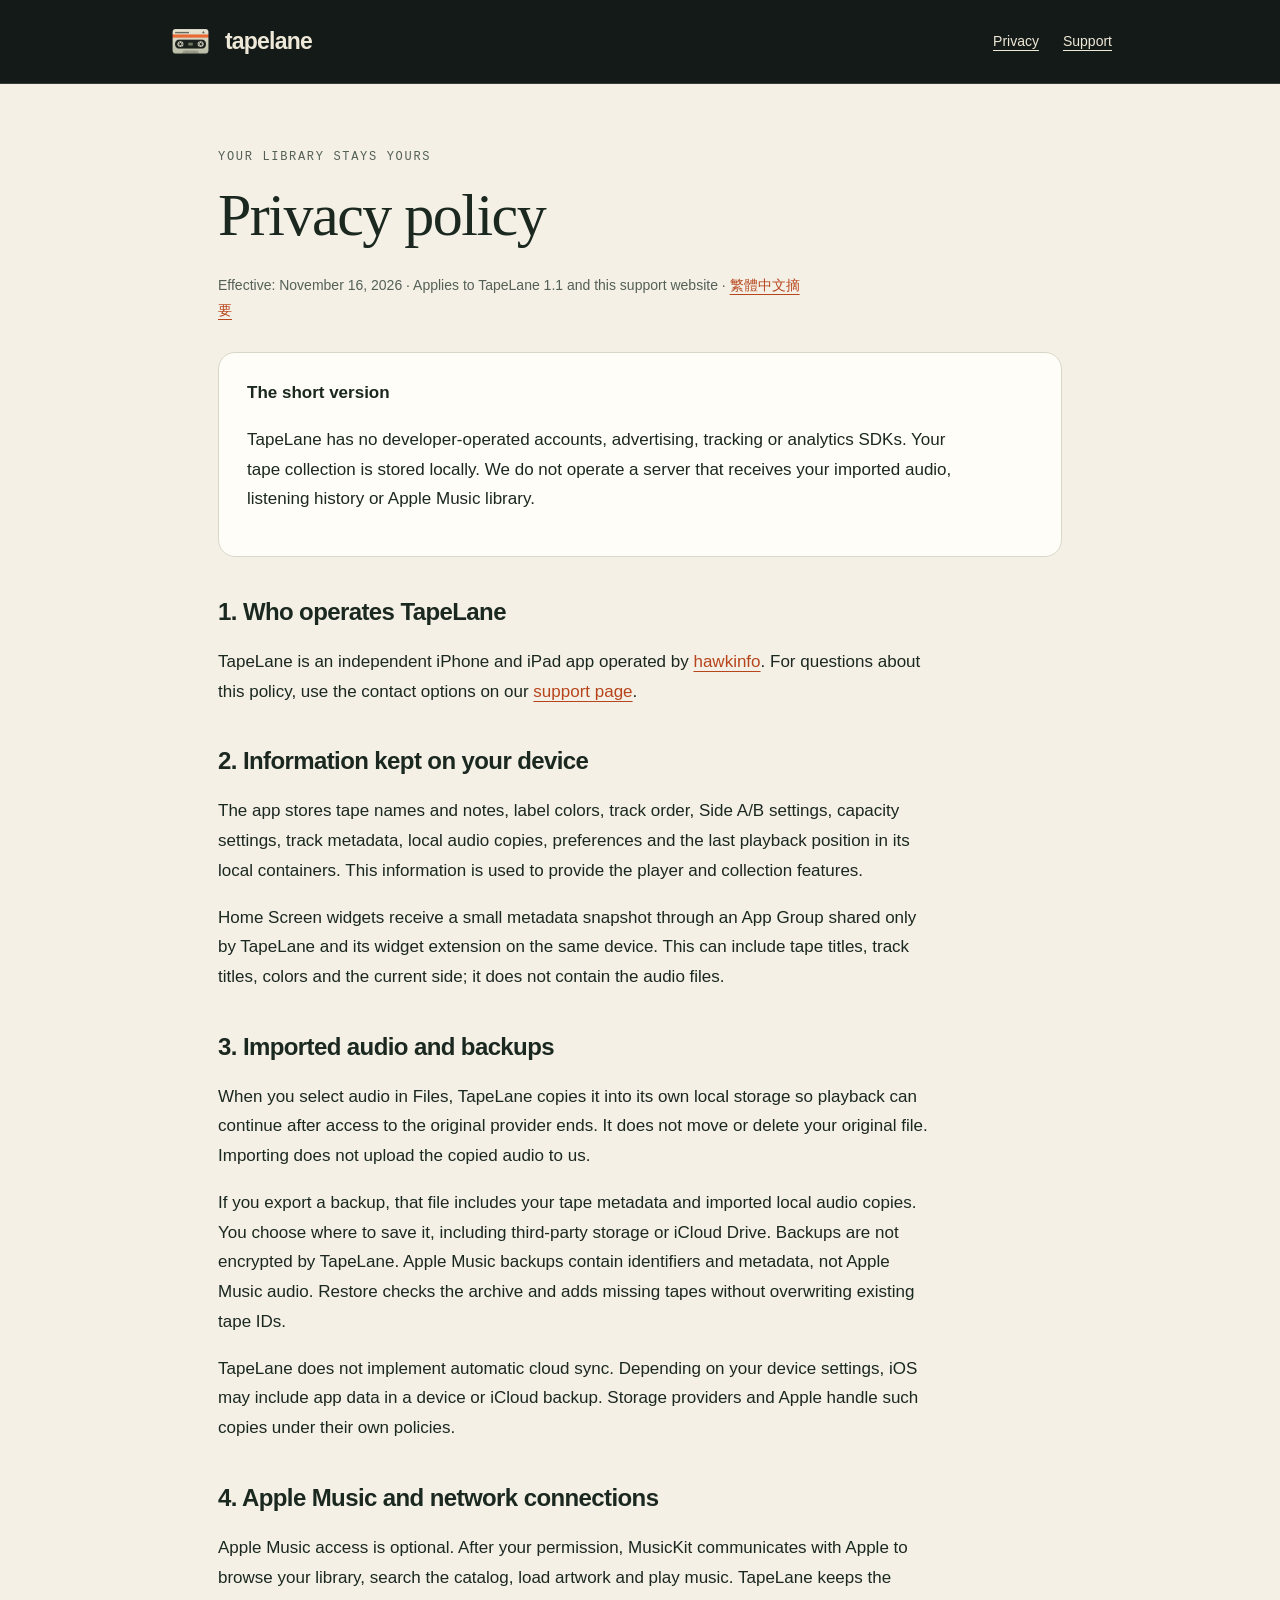
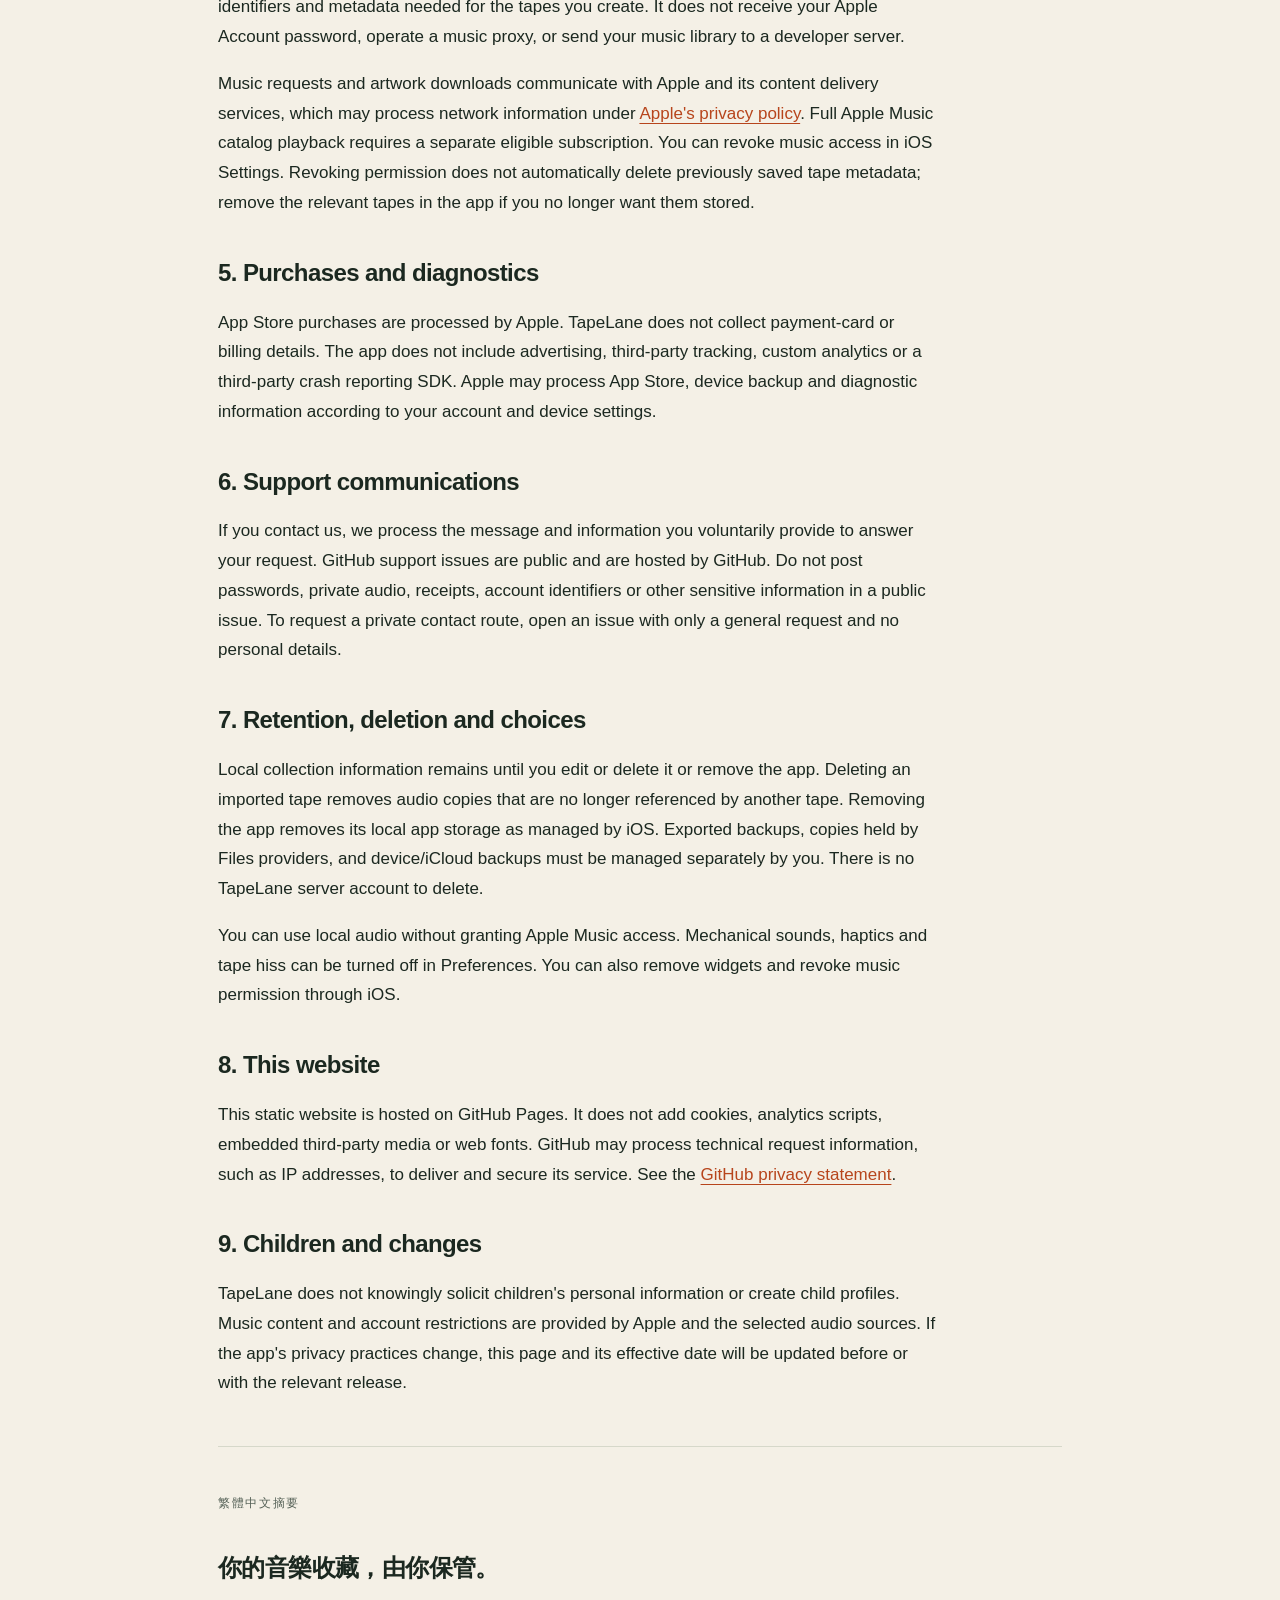
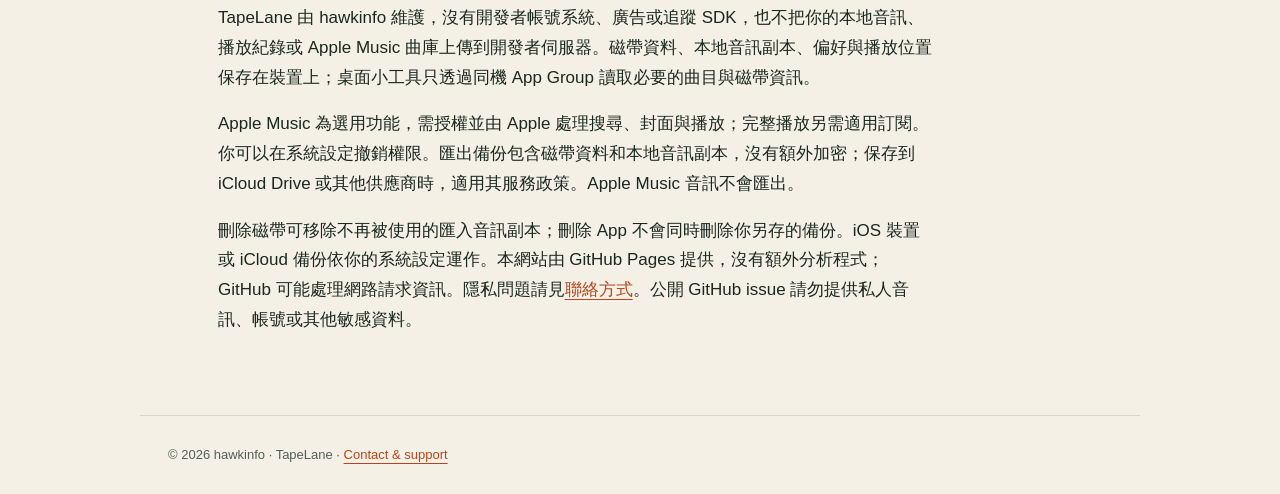
==== privacy/index.html @ 9ec32d36 "Publish TapeLane privacy policy and support website" ====
<!doctype html><html lang="en"><head><meta charset="utf-8"><meta name="viewport" content="width=device-width,initial-scale=1"><meta name="description" content="Privacy policy for the TapeLane iPhone and iPad cassette player."><title>TapeLane Privacy Policy</title><link rel="icon" href="../assets/icon.png"><link rel="stylesheet" href="../style.css"></head><body>
<header><nav aria-label="Main"><a class="brand" href="../"><img src="../assets/icon.png" alt="">tapelane</a><a href="./" aria-current="page">Privacy</a><a href="../support/">Support</a></nav></header><main>
<p class="eyebrow">Your library stays yours</p><h1>Privacy policy</h1><p class="meta">Effective: November 16, 2026 · Applies to TapeLane 1.1 and this support website · <a href="#zh">繁體中文摘要</a></p>
<div class="card"><strong>The short version</strong><p>TapeLane has no developer-operated accounts, advertising, tracking or analytics SDKs. Your tape collection is stored locally. We do not operate a server that receives your imported audio, listening history or Apple Music library.</p></div>
<h2>1. Who operates TapeLane</h2><p>TapeLane is an independent iPhone and iPad app operated by <a href="https://github.com/hawkinfo">hawkinfo</a>. For questions about this policy, use the contact options on our <a href="../support/#contact">support page</a>.</p>
<h2>2. Information kept on your device</h2><p>The app stores tape names and notes, label colors, track order, Side A/B settings, capacity settings, track metadata, local audio copies, preferences and the last playback position in its local containers. This information is used to provide the player and collection features.</p><p>Home Screen widgets receive a small metadata snapshot through an App Group shared only by TapeLane and its widget extension on the same device. This can include tape titles, track titles, colors and the current side; it does not contain the audio files.</p>
<h2>3. Imported audio and backups</h2><p>When you select audio in Files, TapeLane copies it into its own local storage so playback can continue after access to the original provider ends. It does not move or delete your original file. Importing does not upload the copied audio to us.</p><p>If you export a backup, that file includes your tape metadata and imported local audio copies. You choose where to save it, including third-party storage or iCloud Drive. Backups are not encrypted by TapeLane. Apple Music backups contain identifiers and metadata, not Apple Music audio. Restore checks the archive and adds missing tapes without overwriting existing tape IDs.</p><p>TapeLane does not implement automatic cloud sync. Depending on your device settings, iOS may include app data in a device or iCloud backup. Storage providers and Apple handle such copies under their own policies.</p>
<h2>4. Apple Music and network connections</h2><p>Apple Music access is optional. After your permission, MusicKit communicates with Apple to browse your library, search the catalog, load artwork and play music. TapeLane keeps the identifiers and metadata needed for the tapes you create. It does not receive your Apple Account password, operate a music proxy, or send your music library to a developer server.</p><p>Music requests and artwork downloads communicate with Apple and its content delivery services, which may process network information under <a href="https://www.apple.com/legal/privacy/">Apple's privacy policy</a>. Full Apple Music catalog playback requires a separate eligible subscription. You can revoke music access in iOS Settings. Revoking permission does not automatically delete previously saved tape metadata; remove the relevant tapes in the app if you no longer want them stored.</p>
<h2>5. Purchases and diagnostics</h2><p>App Store purchases are processed by Apple. TapeLane does not collect payment-card or billing details. The app does not include advertising, third-party tracking, custom analytics or a third-party crash reporting SDK. Apple may process App Store, device backup and diagnostic information according to your account and device settings.</p>
<h2>6. Support communications</h2><p>If you contact us, we process the message and information you voluntarily provide to answer your request. GitHub support issues are public and are hosted by GitHub. Do not post passwords, private audio, receipts, account identifiers or other sensitive information in a public issue. To request a private contact route, open an issue with only a general request and no personal details.</p>
<h2>7. Retention, deletion and choices</h2><p>Local collection information remains until you edit or delete it or remove the app. Deleting an imported tape removes audio copies that are no longer referenced by another tape. Removing the app removes its local app storage as managed by iOS. Exported backups, copies held by Files providers, and device/iCloud backups must be managed separately by you. There is no TapeLane server account to delete.</p><p>You can use local audio without granting Apple Music access. Mechanical sounds, haptics and tape hiss can be turned off in Preferences. You can also remove widgets and revoke music permission through iOS.</p>
<h2>8. This website</h2><p>This static website is hosted on GitHub Pages. It does not add cookies, analytics scripts, embedded third-party media or web fonts. GitHub may process technical request information, such as IP addresses, to deliver and secure its service. See the <a href="https://docs.github.com/en/site-policy/privacy-policies/github-general-privacy-statement">GitHub privacy statement</a>.</p>
<h2>9. Children and changes</h2><p>TapeLane does not knowingly solicit children's personal information or create child profiles. Music content and account restrictions are provided by Apple and the selected audio sources. If the app's privacy practices change, this page and its effective date will be updated before or with the relevant release.</p>
<hr><section id="zh" lang="zh-Hant"><p class="eyebrow">繁體中文摘要</p><h2>你的音樂收藏，由你保管。</h2><p>TapeLane 由 hawkinfo 維護，沒有開發者帳號系統、廣告或追蹤 SDK，也不把你的本地音訊、播放紀錄或 Apple Music 曲庫上傳到開發者伺服器。磁帶資料、本地音訊副本、偏好與播放位置保存在裝置上；桌面小工具只透過同機 App Group 讀取必要的曲目與磁帶資訊。</p><p>Apple Music 為選用功能，需授權並由 Apple 處理搜尋、封面與播放；完整播放另需適用訂閱。你可以在系統設定撤銷權限。匯出備份包含磁帶資料和本地音訊副本，沒有額外加密；保存到 iCloud Drive 或其他供應商時，適用其服務政策。Apple Music 音訊不會匯出。</p><p>刪除磁帶可移除不再被使用的匯入音訊副本；刪除 App 不會同時刪除你另存的備份。iOS 裝置或 iCloud 備份依你的系統設定運作。本網站由 GitHub Pages 提供，沒有額外分析程式；GitHub 可能處理網路請求資訊。隱私問題請見<a href="../support/#contact">聯絡方式</a>。公開 GitHub issue 請勿提供私人音訊、帳號或其他敏感資料。</p></section>
</main><footer>© 2026 hawkinfo · TapeLane · <a href="../support/">Contact &amp; support</a></footer></body></html>
---- style.css ----
:root{color-scheme:light dark;--bg:#f4f0e6;--ink:#1b2820;--muted:#546056;--line:#d6d8ca;--panel:#fffdf7;--accent:#b7451c}*{box-sizing:border-box}body{margin:0;background:var(--bg);color:var(--ink);font:17px/1.75 -apple-system,BlinkMacSystemFont,"Segoe UI",sans-serif}a{color:var(--accent);text-underline-offset:4px}header{background:#141a17;color:#eee8d8;border-bottom:1px solid #344038}nav{max-width:1000px;margin:auto;padding:19px 28px;display:flex;align-items:center;gap:24px;flex-wrap:wrap}nav .brand{font-size:23px;font-weight:700;letter-spacing:-.8px;color:#eee8d8;text-decoration:none;margin-right:auto;display:flex;align-items:center;gap:12px}nav img{width:45px;height:45px;border-radius:10px}nav a{color:#eee8d8;font-size:14px}main{max-width:900px;margin:64px auto 80px;padding:0 28px}h1,h2{line-height:1.25;letter-spacing:-.025em}h1{font-size:clamp(38px,6vw,60px);font-family:Georgia,serif;font-weight:500;margin:10px 0 20px}h2{font-size:24px;margin-top:40px}p,ul,ol{max-width:76ch}.eyebrow{font:12px/1.5 ui-monospace,monospace;letter-spacing:.14em;color:var(--muted);text-transform:uppercase}.lead{font-size:21px;line-height:1.6;color:var(--muted)}.card{padding:25px 28px;border:1px solid var(--line);border-radius:17px;background:var(--panel);margin:30px 0}.grid{display:grid;grid-template-columns:repeat(auto-fit,minmax(220px,1fr));gap:20px}.grid .card{margin:0}.grid h2{margin-top:0;font-size:21px}.button{display:inline-block;background:#df6c36;color:#141a17;padding:11px 18px;border-radius:10px;text-decoration:none;font-weight:600}footer{max-width:1000px;margin:0 auto;padding:28px;border-top:1px solid var(--line);color:var(--muted);font-size:13px}.meta{color:var(--muted);font-size:14px}section{scroll-margin-top:24px}code{font-size:.9em}hr{border:0;border-top:1px solid var(--line);margin:48px 0}li{margin:8px 0}.hero-icon{width:140px;height:140px;border-radius:30px;box-shadow:0 12px 32px #141a1720;margin-bottom:24px}@media(prefers-color-scheme:dark){:root{--bg:#141a17;--ink:#eee8d8;--muted:#aeb8ad;--line:#364138;--panel:#202822;--accent:#ff9d6b}}@media(max-width:600px){main{margin-top:38px}nav{gap:15px}nav .brand{width:100%}.card{padding:20px}body{font-size:16px}}
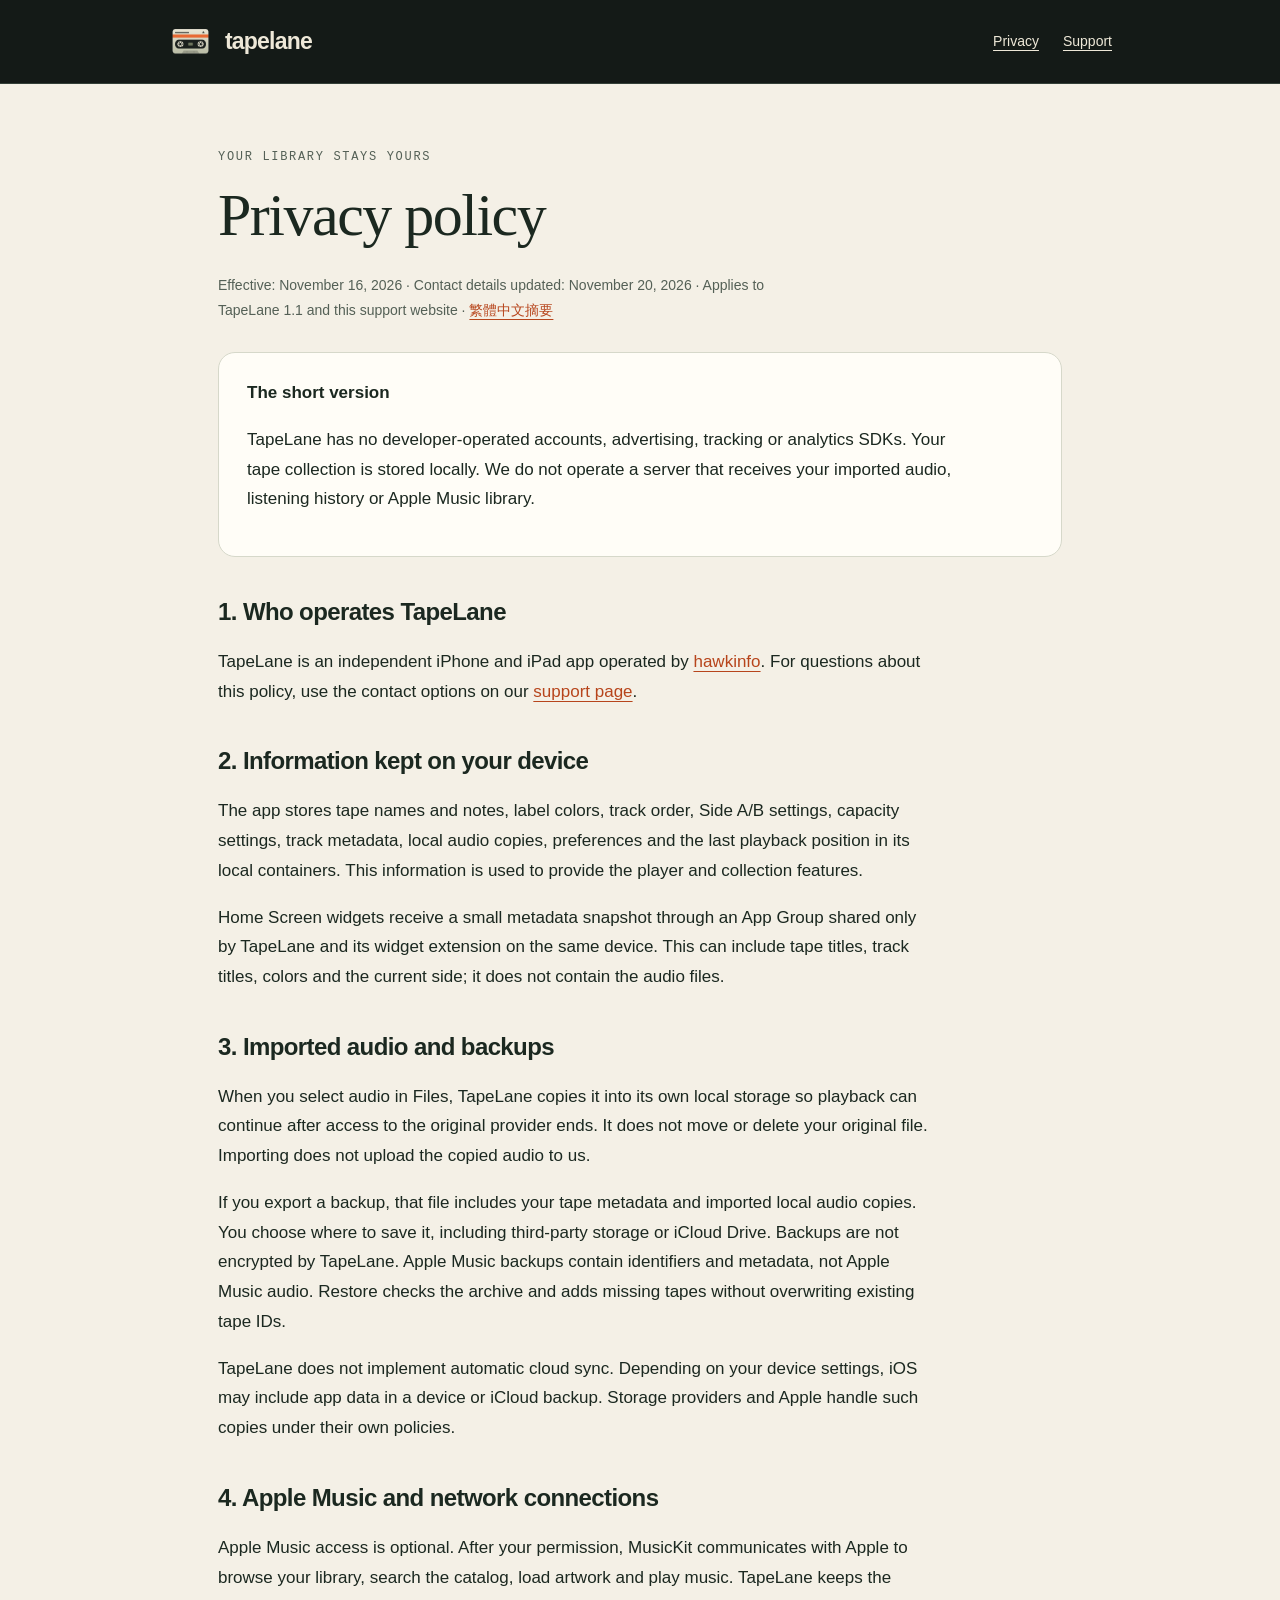
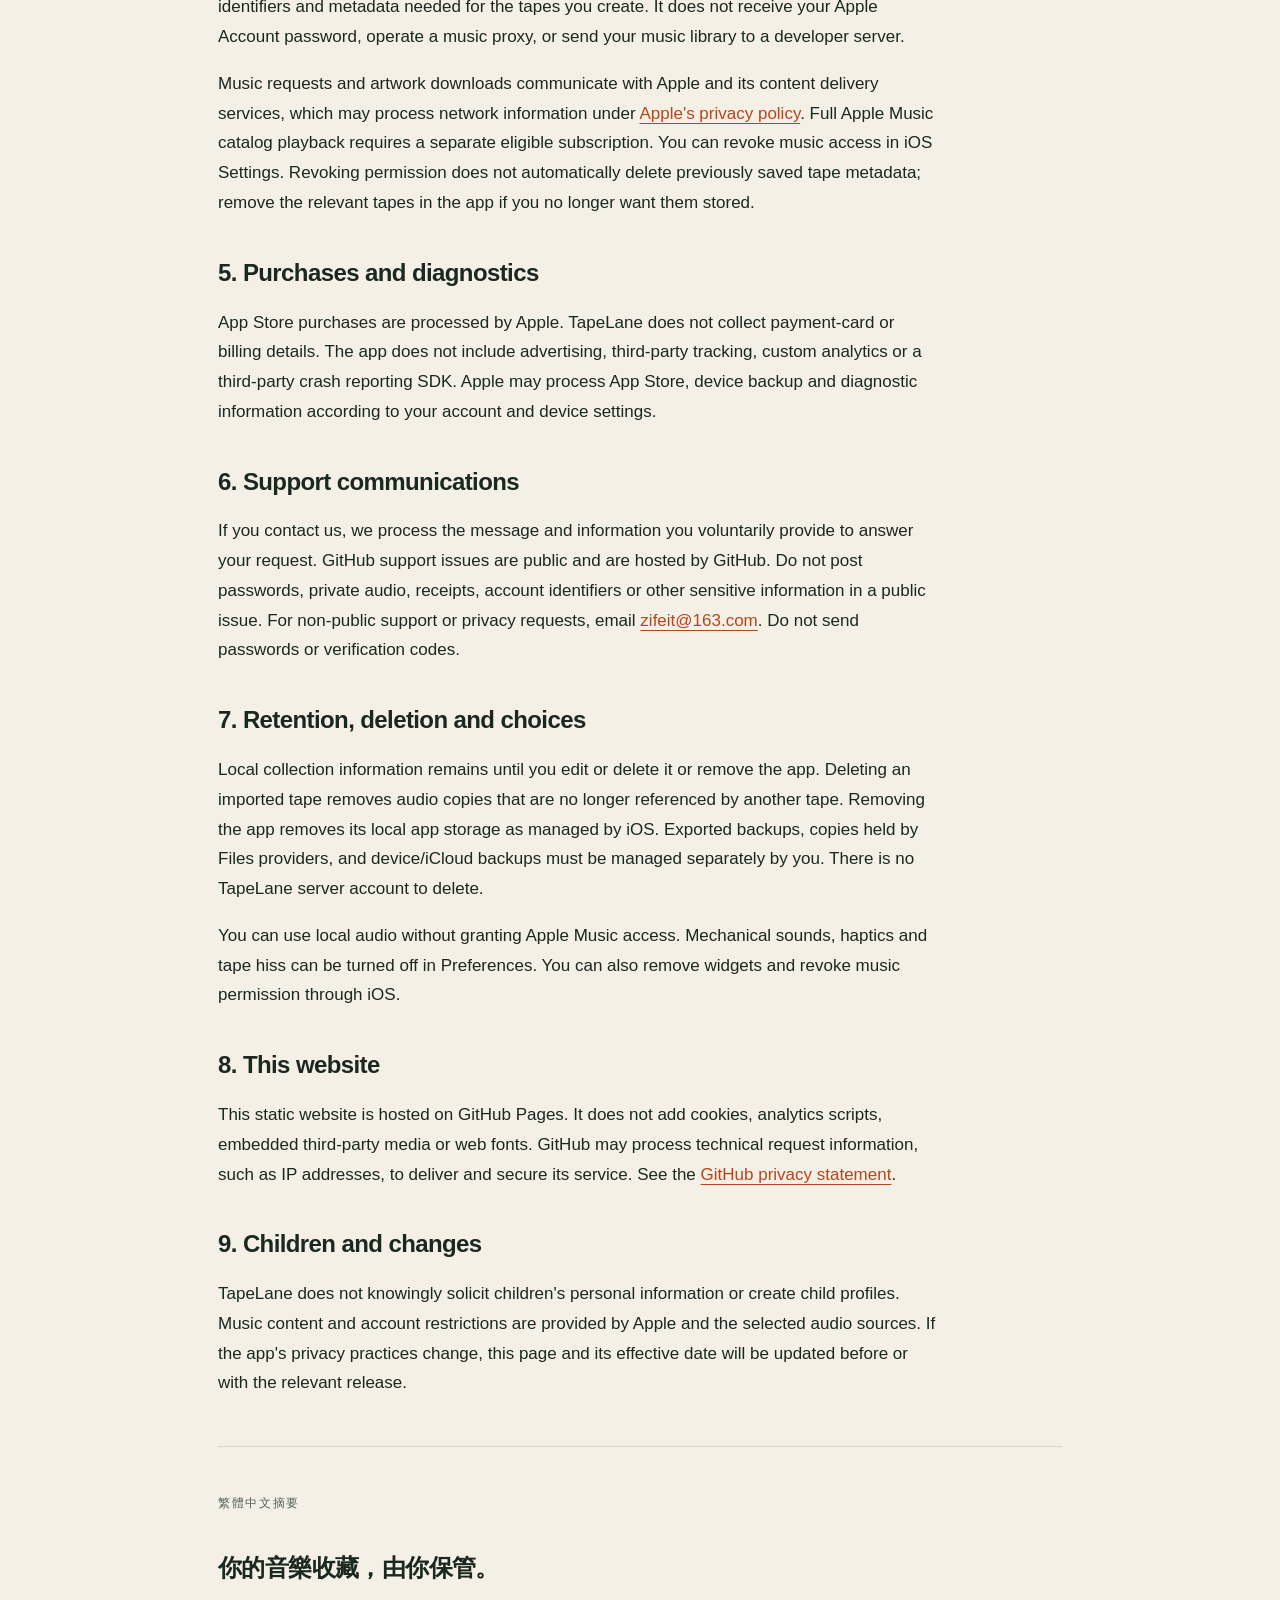
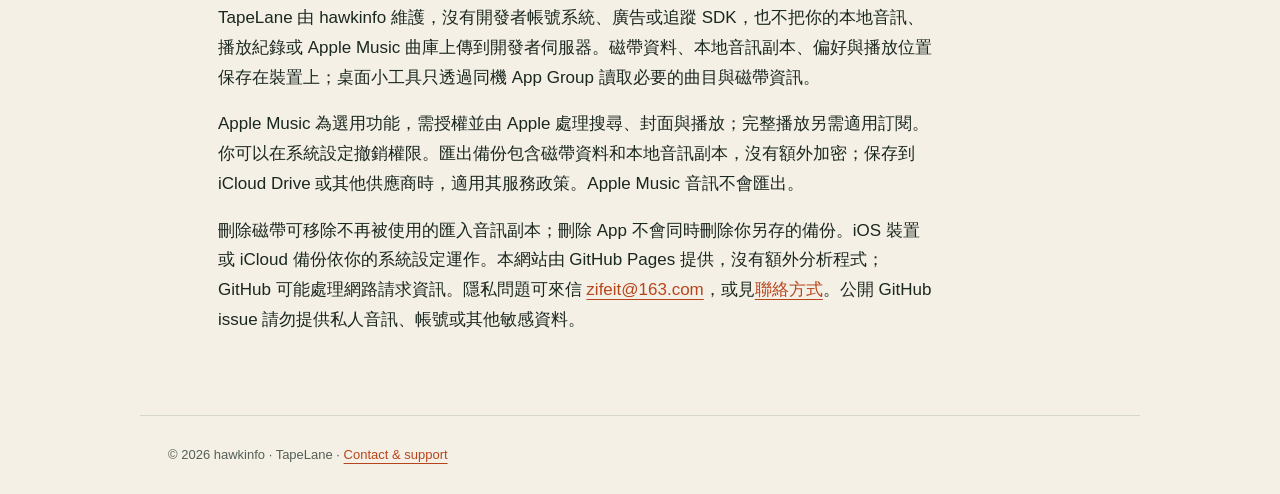
==== commit 6dba218c: "Add public support and privacy contact email" ====
--- a/privacy/index.html
+++ b/privacy/index.html
@@ -1,15 +1,15 @@
 <!doctype html><html lang="en"><head><meta charset="utf-8"><meta name="viewport" content="width=device-width,initial-scale=1"><meta name="description" content="Privacy policy for the TapeLane iPhone and iPad cassette player."><title>TapeLane Privacy Policy</title><link rel="icon" href="../assets/icon.png"><link rel="stylesheet" href="../style.css"></head><body>
 <header><nav aria-label="Main"><a class="brand" href="../"><img src="../assets/icon.png" alt="">tapelane</a><a href="./" aria-current="page">Privacy</a><a href="../support/">Support</a></nav></header><main>
-<p class="eyebrow">Your library stays yours</p><h1>Privacy policy</h1><p class="meta">Effective: November 16, 2026 · Applies to TapeLane 1.1 and this support website · <a href="#zh">繁體中文摘要</a></p>
+<p class="eyebrow">Your library stays yours</p><h1>Privacy policy</h1><p class="meta">Effective: November 16, 2026 · Contact details updated: November 20, 2026 · Applies to TapeLane 1.1 and this support website · <a href="#zh">繁體中文摘要</a></p>
 <div class="card"><strong>The short version</strong><p>TapeLane has no developer-operated accounts, advertising, tracking or analytics SDKs. Your tape collection is stored locally. We do not operate a server that receives your imported audio, listening history or Apple Music library.</p></div>
 <h2>1. Who operates TapeLane</h2><p>TapeLane is an independent iPhone and iPad app operated by <a href="https://github.com/hawkinfo">hawkinfo</a>. For questions about this policy, use the contact options on our <a href="../support/#contact">support page</a>.</p>
 <h2>2. Information kept on your device</h2><p>The app stores tape names and notes, label colors, track order, Side A/B settings, capacity settings, track metadata, local audio copies, preferences and the last playback position in its local containers. This information is used to provide the player and collection features.</p><p>Home Screen widgets receive a small metadata snapshot through an App Group shared only by TapeLane and its widget extension on the same device. This can include tape titles, track titles, colors and the current side; it does not contain the audio files.</p>
 <h2>3. Imported audio and backups</h2><p>When you select audio in Files, TapeLane copies it into its own local storage so playback can continue after access to the original provider ends. It does not move or delete your original file. Importing does not upload the copied audio to us.</p><p>If you export a backup, that file includes your tape metadata and imported local audio copies. You choose where to save it, including third-party storage or iCloud Drive. Backups are not encrypted by TapeLane. Apple Music backups contain identifiers and metadata, not Apple Music audio. Restore checks the archive and adds missing tapes without overwriting existing tape IDs.</p><p>TapeLane does not implement automatic cloud sync. Depending on your device settings, iOS may include app data in a device or iCloud backup. Storage providers and Apple handle such copies under their own policies.</p>
 <h2>4. Apple Music and network connections</h2><p>Apple Music access is optional. After your permission, MusicKit communicates with Apple to browse your library, search the catalog, load artwork and play music. TapeLane keeps the identifiers and metadata needed for the tapes you create. It does not receive your Apple Account password, operate a music proxy, or send your music library to a developer server.</p><p>Music requests and artwork downloads communicate with Apple and its content delivery services, which may process network information under <a href="https://www.apple.com/legal/privacy/">Apple's privacy policy</a>. Full Apple Music catalog playback requires a separate eligible subscription. You can revoke music access in iOS Settings. Revoking permission does not automatically delete previously saved tape metadata; remove the relevant tapes in the app if you no longer want them stored.</p>
 <h2>5. Purchases and diagnostics</h2><p>App Store purchases are processed by Apple. TapeLane does not collect payment-card or billing details. The app does not include advertising, third-party tracking, custom analytics or a third-party crash reporting SDK. Apple may process App Store, device backup and diagnostic information according to your account and device settings.</p>
-<h2>6. Support communications</h2><p>If you contact us, we process the message and information you voluntarily provide to answer your request. GitHub support issues are public and are hosted by GitHub. Do not post passwords, private audio, receipts, account identifiers or other sensitive information in a public issue. To request a private contact route, open an issue with only a general request and no personal details.</p>
+<h2>6. Support communications</h2><p>If you contact us, we process the message and information you voluntarily provide to answer your request. GitHub support issues are public and are hosted by GitHub. Do not post passwords, private audio, receipts, account identifiers or other sensitive information in a public issue. For non-public support or privacy requests, email <a href="mailto:zifeit@163.com">zifeit@163.com</a>. Do not send passwords or verification codes.</p>
 <h2>7. Retention, deletion and choices</h2><p>Local collection information remains until you edit or delete it or remove the app. Deleting an imported tape removes audio copies that are no longer referenced by another tape. Removing the app removes its local app storage as managed by iOS. Exported backups, copies held by Files providers, and device/iCloud backups must be managed separately by you. There is no TapeLane server account to delete.</p><p>You can use local audio without granting Apple Music access. Mechanical sounds, haptics and tape hiss can be turned off in Preferences. You can also remove widgets and revoke music permission through iOS.</p>
 <h2>8. This website</h2><p>This static website is hosted on GitHub Pages. It does not add cookies, analytics scripts, embedded third-party media or web fonts. GitHub may process technical request information, such as IP addresses, to deliver and secure its service. See the <a href="https://docs.github.com/en/site-policy/privacy-policies/github-general-privacy-statement">GitHub privacy statement</a>.</p>
 <h2>9. Children and changes</h2><p>TapeLane does not knowingly solicit children's personal information or create child profiles. Music content and account restrictions are provided by Apple and the selected audio sources. If the app's privacy practices change, this page and its effective date will be updated before or with the relevant release.</p>
-<hr><section id="zh" lang="zh-Hant"><p class="eyebrow">繁體中文摘要</p><h2>你的音樂收藏，由你保管。</h2><p>TapeLane 由 hawkinfo 維護，沒有開發者帳號系統、廣告或追蹤 SDK，也不把你的本地音訊、播放紀錄或 Apple Music 曲庫上傳到開發者伺服器。磁帶資料、本地音訊副本、偏好與播放位置保存在裝置上；桌面小工具只透過同機 App Group 讀取必要的曲目與磁帶資訊。</p><p>Apple Music 為選用功能，需授權並由 Apple 處理搜尋、封面與播放；完整播放另需適用訂閱。你可以在系統設定撤銷權限。匯出備份包含磁帶資料和本地音訊副本，沒有額外加密；保存到 iCloud Drive 或其他供應商時，適用其服務政策。Apple Music 音訊不會匯出。</p><p>刪除磁帶可移除不再被使用的匯入音訊副本；刪除 App 不會同時刪除你另存的備份。iOS 裝置或 iCloud 備份依你的系統設定運作。本網站由 GitHub Pages 提供，沒有額外分析程式；GitHub 可能處理網路請求資訊。隱私問題請見<a href="../support/#contact">聯絡方式</a>。公開 GitHub issue 請勿提供私人音訊、帳號或其他敏感資料。</p></section>
+<hr><section id="zh" lang="zh-Hant"><p class="eyebrow">繁體中文摘要</p><h2>你的音樂收藏，由你保管。</h2><p>TapeLane 由 hawkinfo 維護，沒有開發者帳號系統、廣告或追蹤 SDK，也不把你的本地音訊、播放紀錄或 Apple Music 曲庫上傳到開發者伺服器。磁帶資料、本地音訊副本、偏好與播放位置保存在裝置上；桌面小工具只透過同機 App Group 讀取必要的曲目與磁帶資訊。</p><p>Apple Music 為選用功能，需授權並由 Apple 處理搜尋、封面與播放；完整播放另需適用訂閱。你可以在系統設定撤銷權限。匯出備份包含磁帶資料和本地音訊副本，沒有額外加密；保存到 iCloud Drive 或其他供應商時，適用其服務政策。Apple Music 音訊不會匯出。</p><p>刪除磁帶可移除不再被使用的匯入音訊副本；刪除 App 不會同時刪除你另存的備份。iOS 裝置或 iCloud 備份依你的系統設定運作。本網站由 GitHub Pages 提供，沒有額外分析程式；GitHub 可能處理網路請求資訊。隱私問題可來信 <a href="mailto:zifeit@163.com">zifeit@163.com</a>，或見<a href="../support/#contact">聯絡方式</a>。公開 GitHub issue 請勿提供私人音訊、帳號或其他敏感資料。</p></section>
 </main><footer>© 2026 hawkinfo · TapeLane · <a href="../support/">Contact &amp; support</a></footer></body></html>
